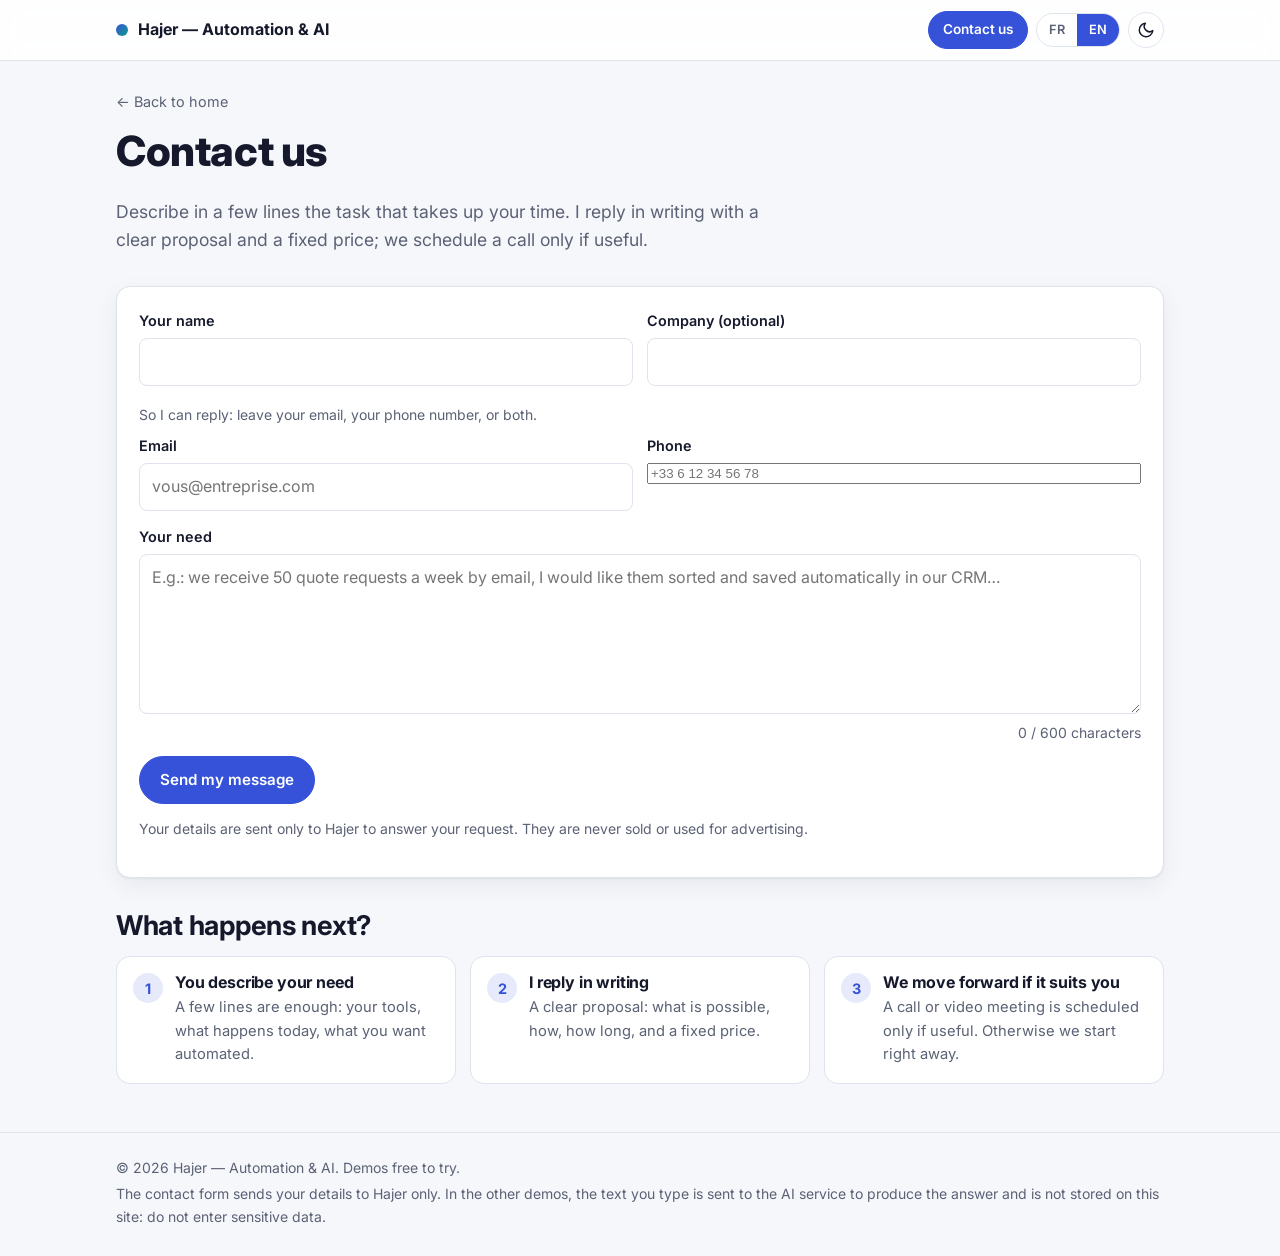
==== contact/index.html @ 0449f9fb "Page « Contactez-nous » (email ou téléphone), bouton Contact partout, fin des appels de 15 min, rapp" ====
<!DOCTYPE html>
<html lang="fr">
<head>
  <meta charset="utf-8">
  <meta name="viewport" content="width=device-width, initial-scale=1">
  <title>Contact · Hajer — Automatisation & IA</title>
  <meta name="description" content="Décrivez votre besoin en quelques lignes : Hajer vous répond par écrit avec une proposition et un devis fixe.">
  <link rel="stylesheet" href="../style.css">
  <script src="../config.js"></script>
</head>
<body data-root="../" data-title-key="p_title">
  <header id="site-header"></header>

  <main class="container demo-head">
    <a class="back" href="../" data-i18n="back_home"></a>
    <h1 data-i18n="p_title"></h1>
    <p class="lead" data-i18n="p_lead"></p>

    <section class="card">
      <form id="form" novalidate>
        <div class="row row-2">
          <div class="field"><label for="nom" data-i18n="f_nom"></label><input type="text" id="nom" required maxlength="80" autocomplete="name"></div>
          <div class="field"><label for="entreprise" data-i18n="f_entreprise"></label><input type="text" id="entreprise" maxlength="80" autocomplete="organization"></div>
        </div>
        <p class="muted small" style="margin:4px 0 8px" data-i18n="p_reach"></p>
        <div class="row row-2">
          <div class="field"><label for="email" data-i18n="f_email"></label><input type="email" id="email" maxlength="120" autocomplete="email" placeholder="vous@entreprise.com"></div>
          <div class="field"><label for="tel" data-i18n="f_tel"></label><input type="tel" id="tel" maxlength="25" autocomplete="tel" placeholder="+33 6 12 34 56 78"></div>
        </div>
        <div class="field"><label for="message" data-i18n="f_message"></label><textarea id="message" required maxlength="600" style="min-height:160px" data-i18n-placeholder="f_message_ph"></textarea></div>
        <p class="muted small" id="count" style="margin:-6px 0 12px;text-align:right"></p>
        <button type="submit" class="btn" id="send" data-i18n="p_send"></button>
      </form>
      <div id="status" style="margin-top:14px"></div>
      <p class="muted small" style="margin-top:14px" data-i18n="p_privacy"></p>
    </section>

    <section>
      <h2 data-i18n="how_title"></h2>
      <ol class="steps">
        <li><span class="n">1</span><div><h3 data-i18n="s1t"></h3><p data-i18n="s1d"></p></div></li>
        <li><span class="n">2</span><div><h3 data-i18n="s2t"></h3><p data-i18n="s2d"></p></div></li>
        <li><span class="n">3</span><div><h3 data-i18n="s3t"></h3><p data-i18n="s3d"></p></div></li>
      </ol>
    </section>
  </main>

  <footer id="site-footer"></footer>

  <script>
    window.PAGE_I18N = {
      fr: {
        p_title: 'Contactez-nous',
        p_lead: 'Décrivez en quelques lignes la tâche qui vous prend du temps. Je vous réponds par écrit avec une proposition claire et un devis fixe ; on fixe un échange seulement si c\'est utile.',
        f_nom: 'Votre nom', f_email: 'Email', f_tel: 'Téléphone', f_entreprise: 'Entreprise (optionnel)',
        p_reach: 'Pour vous répondre : laissez votre email, votre numéro de téléphone, ou les deux.',
        f_message: 'Votre besoin', f_message_ph: 'Ex. : nous recevons 50 demandes de devis par semaine par email, je voudrais qu\'elles soient triées et enregistrées automatiquement dans notre CRM…',
        p_send: 'Envoyer mon message',
        p_invalid: 'Merci d\'indiquer votre nom, votre besoin (au moins 10 caractères) et un email valide ou un numéro de téléphone.',
        p_ok: 'Message envoyé ! Je vous réponds rapidement.',
        p_ok_mail: ' Un email de confirmation part à votre adresse.',
        p_fail: 'L\'envoi n\'a pas fonctionné. Réessayez dans quelques minutes.',
        p_count: '{n} / 600 caractères',
        p_privacy: 'Vos informations sont transmises uniquement à Hajer pour répondre à votre demande. Elles ne sont ni revendues ni utilisées pour de la publicité.',
        how_title: 'Et ensuite ?',
        s1t: 'Vous décrivez votre besoin', s1d: 'Quelques lignes suffisent : vos outils, ce qui se passe aujourd\'hui, ce que vous voulez automatiser.',
        s2t: 'Je vous réponds par écrit', s2d: 'Une proposition claire : ce qui est possible, comment, en combien de temps, et un prix fixe.',
        s3t: 'On avance si ça vous convient', s3d: 'Un échange (visio ou appel) est fixé seulement si c\'est utile. Sinon, on démarre directement.'
      },
      en: {
        p_title: 'Contact us',
        p_lead: 'Describe in a few lines the task that takes up your time. I reply in writing with a clear proposal and a fixed price; we schedule a call only if useful.',
        f_nom: 'Your name', f_email: 'Email', f_tel: 'Phone', f_entreprise: 'Company (optional)',
        p_reach: 'So I can reply: leave your email, your phone number, or both.',
        f_message: 'Your need', f_message_ph: 'E.g.: we receive 50 quote requests a week by email, I would like them sorted and saved automatically in our CRM…',
        p_send: 'Send my message',
        p_invalid: 'Please enter your name, your need (at least 10 characters) and a valid email or a phone number.',
        p_ok: 'Message sent! I will get back to you shortly.',
        p_ok_mail: ' A confirmation email is on its way to your inbox.',
        p_fail: 'Sending failed. Please try again in a few minutes.',
        p_count: '{n} / 600 characters',
        p_privacy: 'Your details are sent only to Hajer to answer your request. They are never sold or used for advertising.',
        how_title: 'What happens next?',
        s1t: 'You describe your need', s1d: 'A few lines are enough: your tools, what happens today, what you want automated.',
        s2t: 'I reply in writing', s2d: 'A clear proposal: what is possible, how, how long, and a fixed price.',
        s3t: 'We move forward if it suits you', s3d: 'A call or video meeting is scheduled only if useful. Otherwise we start right away.'
      }
    };
  </script>
  <script src="../app.js"></script>
  <script>
    (function () {
      var D = window.Demo;
      var form = D.qs('#form'), btn = D.qs('#send'), status = D.qs('#status'), msg = D.qs('#message'), count = D.qs('#count');
      function updateCount() { count.textContent = D.t('p_count', { n: msg.value.length }); }
      msg.addEventListener('input', updateCount);
      document.addEventListener('demo:lang', updateCount);
      updateCount();

      form.addEventListener('submit', function (e) {
        e.preventDefault();
        status.innerHTML = '';
        var p = {
          source: 'contact',
          nom: D.qs('#nom').value.trim(), email: D.qs('#email').value.trim(), telephone: D.qs('#tel').value.trim(),
          entreprise: D.qs('#entreprise').value.trim(), besoin: msg.value.trim()
        };
        var emailOk = /^[^\s@]+@[^\s@]+\.[^\s@]{2,}$/.test(p.email), telOk = (p.telephone.match(/\d/g) || []).length >= 8;
        if (p.email && !emailOk) emailOk = false;
        if (p.nom.length < 2 || p.besoin.length < 10 || !(emailOk || (telOk && !p.email))) { D.errorBanner(status, D.t('p_invalid')); return; }
        D.setBusy(btn, true);
        D.apiPost('automatisation', p)
          .then(function (data) {
            if (!data || data.ok !== true) throw new Error('failed');
            var ok = document.createElement('div'); ok.className = 'banner banner-success'; ok.textContent = D.t('p_ok') + (p.email ? D.t('p_ok_mail') : '');
            status.appendChild(ok);
            form.reset(); updateCount();
          })
          .catch(function () { D.errorBanner(status, D.t('p_fail')); })
          .then(function () { D.setBusy(btn, false); });
      });
    })();
  </script>
</body>
</html>
---- style.css ----
/* ============================================================
   style.css — feuille de style commune (mode clair / sombre)
   Police unique : Inter (Google Fonts). Couleurs en variables.
   ============================================================ */
@import url('https://fonts.googleapis.com/css2?family=Inter:wght@400;500;600;700;800&display=swap');

:root {
  --bg: #f6f7fb;
  --bg-elev: #ffffff;
  --bg-soft: #eef1f8;
  --text: #15192b;
  --text-muted: #5b6275;
  --border: #dfe3ec;
  --primary: #3552d9;
  --primary-hover: #2a43b8;
  --primary-soft: #e6eafb;
  --on-primary: #ffffff;
  --accent: #0f9d8a;
  --accent-soft: #dff5f0;
  --warn: #b45309;
  --warn-soft: #fff3df;
  --danger: #c2410c;
  --danger-soft: #fde8e0;
  --success: #15803d;
  --success-soft: #e2f5e8;
  --shadow: 0 1px 2px rgba(16, 24, 40, .05), 0 8px 24px rgba(16, 24, 40, .06);
  --radius: 14px;
  --radius-sm: 8px;
  --font: 'Inter', system-ui, -apple-system, 'Segoe UI', Roboto, sans-serif;
  --gutter: 16px;
  --maxw: 1080px;
  color-scheme: light;
}

@media (prefers-color-scheme: dark) {
  :root:not([data-theme="light"]) {
    --bg: #0f1220;
    --bg-elev: #171b2e;
    --bg-soft: #1e2338;
    --text: #e9ecf5;
    --text-muted: #a0a8c0;
    --border: #2a3049;
    --primary: #7c93ff;
    --primary-hover: #93a6ff;
    --primary-soft: #232b4e;
    --on-primary: #0f1220;
    --accent: #3fd0b9;
    --accent-soft: #163a36;
    --warn: #f5b04c;
    --warn-soft: #3a2b12;
    --danger: #ff8a5b;
    --danger-soft: #3d1f14;
    --success: #5fd38a;
    --success-soft: #143520;
    --shadow: 0 1px 2px rgba(0, 0, 0, .4), 0 8px 24px rgba(0, 0, 0, .35);
    color-scheme: dark;
  }
}
:root[data-theme="dark"] {
  --bg: #0f1220;
  --bg-elev: #171b2e;
  --bg-soft: #1e2338;
  --text: #e9ecf5;
  --text-muted: #a0a8c0;
  --border: #2a3049;
  --primary: #7c93ff;
  --primary-hover: #93a6ff;
  --primary-soft: #232b4e;
  --on-primary: #0f1220;
  --accent: #3fd0b9;
  --accent-soft: #163a36;
  --warn: #f5b04c;
  --warn-soft: #3a2b12;
  --danger: #ff8a5b;
  --danger-soft: #3d1f14;
  --success: #5fd38a;
  --success-soft: #143520;
  --shadow: 0 1px 2px rgba(0, 0, 0, .4), 0 8px 24px rgba(0, 0, 0, .35);
  color-scheme: dark;
}

/* ---------- base ---------- */
*, *::before, *::after { box-sizing: border-box; }
html { -webkit-text-size-adjust: 100%; scroll-behavior: smooth; }
body {
  margin: 0;
  font-family: var(--font);
  font-size: 16px;
  line-height: 1.6;
  color: var(--text);
  background: var(--bg);
  overflow-x: hidden;
  min-height: 100vh;
  display: flex;
  flex-direction: column;
}
main { flex: 1; }
img, iframe, video { max-width: 100%; }
a { color: var(--primary); text-decoration: none; }
a:hover { text-decoration: underline; }
h1, h2, h3 { line-height: 1.2; margin: 0 0 .5em; font-weight: 700; letter-spacing: -.01em; }
h1 { font-size: clamp(1.75rem, 2.5vw + 1rem, 2.6rem); font-weight: 800; }
h2 { font-size: clamp(1.3rem, 1vw + 1rem, 1.7rem); }
h3 { font-size: 1.05rem; }
p { margin: 0 0 1em; }
.lead { font-size: 1.1rem; color: var(--text-muted); max-width: 62ch; }
.muted { color: var(--text-muted); }
.small { font-size: .875rem; }
code, pre { font-family: ui-monospace, SFMono-Regular, Menlo, Consolas, monospace; font-size: .9em; }
pre { background: var(--bg-soft); padding: 12px; border-radius: var(--radius-sm); overflow: auto; }

.container { width: 100%; max-width: var(--maxw); margin: 0 auto; padding: 0 var(--gutter); }
.sr-only { position: absolute; width: 1px; height: 1px; overflow: hidden; clip: rect(0 0 0 0); white-space: nowrap; }

/* ---------- header ---------- */
#site-header {
  position: sticky; top: 0; z-index: 50;
  background: color-mix(in srgb, var(--bg-elev) 88%, transparent);
  backdrop-filter: blur(10px);
  border-bottom: 1px solid var(--border);
}
.header-inner { display: flex; align-items: center; justify-content: space-between; gap: 12px; height: 60px; }
.brand { display: flex; align-items: center; gap: 10px; font-weight: 700; color: var(--text); white-space: nowrap; overflow: hidden; text-overflow: ellipsis; }
.brand:hover { text-decoration: none; }
.brand-dot { width: 12px; height: 12px; border-radius: 50%; background: linear-gradient(135deg, var(--primary), var(--accent)); flex: none; }
.header-actions { display: flex; align-items: center; gap: 8px; flex: none; }
.lang-switch { display: inline-flex; border: 1px solid var(--border); border-radius: 999px; overflow: hidden; background: var(--bg-elev); }
.lang-switch button {
  border: 0; background: transparent; color: var(--text-muted); font: inherit; font-weight: 600; font-size: .8rem;
  padding: 6px 12px; cursor: pointer;
}
.lang-switch button[aria-pressed="true"] { background: var(--primary); color: var(--on-primary); }
.theme-btn {
  width: 36px; height: 36px; border-radius: 50%; border: 1px solid var(--border); background: var(--bg-elev);
  color: var(--text); cursor: pointer; display: inline-flex; align-items: center; justify-content: center;
}
.theme-btn svg { width: 18px; height: 18px; }
.theme-btn:hover { background: var(--bg-soft); }

/* ---------- footer ---------- */
#site-footer { border-top: 1px solid var(--border); margin-top: 48px; padding: 24px 0; color: var(--text-muted); font-size: .875rem; }
#site-footer p { margin: 0 0 4px; }

/* ---------- buttons ---------- */
.btn {
  display: inline-flex; align-items: center; justify-content: center; gap: 8px;
  padding: 11px 20px; border-radius: 999px; border: 1px solid var(--primary);
  background: var(--primary); color: var(--on-primary); font: inherit; font-weight: 600; font-size: .95rem;
  cursor: pointer; transition: background .15s, transform .05s; text-decoration: none; white-space: nowrap;
}
.btn:hover { background: var(--primary-hover); border-color: var(--primary-hover); text-decoration: none; }
.btn:active { transform: translateY(1px); }
.btn:disabled, .btn[aria-disabled="true"] { opacity: .55; cursor: not-allowed; }
.btn-outline { background: transparent; color: var(--primary); }
.btn-outline:hover { background: var(--primary-soft); }
.btn-ghost { background: transparent; border-color: var(--border); color: var(--text); }
.btn-ghost:hover { background: var(--bg-soft); border-color: var(--border); }
.btn-sm { padding: 7px 14px; font-size: .85rem; }
.btn-accent { background: var(--accent); border-color: var(--accent); color: #fff; }
.btn-accent:hover { filter: brightness(1.08); background: var(--accent); }
.btns { display: flex; flex-wrap: wrap; gap: 10px; }

/* ---------- cards & sections ---------- */
.card { background: var(--bg-elev); border: 1px solid var(--border); border-radius: var(--radius); padding: 22px; box-shadow: var(--shadow); }
section { margin-top: 32px; }
.section-title { display: flex; align-items: center; gap: 10px; }

/* ---------- home ---------- */
.hero { padding: 56px 0 24px; }
.hero .eyebrow { display: inline-block; font-size: .8rem; font-weight: 600; letter-spacing: .04em; text-transform: uppercase; color: var(--accent); background: var(--accent-soft); padding: 4px 10px; border-radius: 999px; margin-bottom: 14px; }
.hero h1 { max-width: 20ch; }
.hero .btns { margin-top: 20px; }
.grid { display: grid; gap: 16px; grid-template-columns: repeat(auto-fill, minmax(260px, 1fr)); }
.demo-card { display: flex; flex-direction: column; gap: 10px; color: inherit; transition: transform .15s, border-color .15s; }
.demo-card:hover { transform: translateY(-2px); border-color: var(--primary); text-decoration: none; }
.demo-card .num { font-size: .75rem; font-weight: 700; color: var(--primary); background: var(--primary-soft); width: fit-content; padding: 3px 9px; border-radius: 999px; }
.demo-card h3 { margin: 4px 0 0; }
.demo-card p { color: var(--text-muted); margin: 0; font-size: .95rem; flex: 1; }
.demo-card .go { font-weight: 600; color: var(--primary); font-size: .9rem; }
.method { display: grid; gap: 14px; grid-template-columns: repeat(auto-fit, minmax(220px, 1fr)); }
.method .card { padding: 18px; }
.method h3 { font-size: 1rem; }
.method p { margin: 0; color: var(--text-muted); font-size: .92rem; }

/* ---------- demo page ---------- */
.demo-head { padding-top: 28px; }
.back { display: inline-block; font-size: .9rem; margin-bottom: 14px; color: var(--text-muted); }
.back:hover { color: var(--primary); }
.benefit { display: inline-flex; align-items: center; gap: 8px; background: var(--accent-soft); color: var(--accent); font-weight: 600; padding: 6px 12px; border-radius: 999px; font-size: .9rem; margin-bottom: 12px; }
.test-zone { border: 2px solid var(--primary-soft); }
.test-zone h2 { display: flex; align-items: center; gap: 10px; flex-wrap: wrap; }
.badge-live { font-size: .7rem; font-weight: 700; letter-spacing: .05em; text-transform: uppercase; background: var(--primary); color: var(--on-primary); padding: 2px 8px; border-radius: 999px; }

.quota { display: flex; justify-content: space-between; align-items: center; gap: 12px; flex-wrap: wrap; font-size: .85rem; color: var(--text-muted); margin-top: 14px; padding-top: 12px; border-top: 1px dashed var(--border); }
.quota-dots { display: inline-flex; gap: 4px; }
.quota-dots i { width: 10px; height: 10px; border-radius: 50%; background: var(--primary); display: inline-block; }
.quota-dots i.used { background: var(--border); }
.quota-msg { margin-top: 12px; padding: 12px 14px; border-radius: var(--radius-sm); background: var(--warn-soft); color: var(--warn); font-weight: 500; }
.quota-msg:empty { display: none; }

.banner { display: flex; gap: 10px; align-items: flex-start; padding: 12px 14px; border-radius: var(--radius-sm); font-size: .9rem; margin: 14px 0; }
.banner-offline { background: var(--warn-soft); color: var(--warn); border: 1px solid color-mix(in srgb, var(--warn) 35%, transparent); }
.banner-success { background: var(--success-soft); color: var(--success); }
.banner-error { background: var(--danger-soft); color: var(--danger); }
.banner svg { width: 18px; height: 18px; flex: none; margin-top: 2px; }

/* forms */
.field { display: flex; flex-direction: column; gap: 6px; margin-bottom: 14px; }
.field label { font-weight: 600; font-size: .9rem; }
.field .hint { font-size: .8rem; color: var(--text-muted); }
input[type="text"], input[type="email"], input[type="number"], input[type="url"], select, textarea {
  width: 100%; font: inherit; color: var(--text); background: var(--bg-elev); border: 1px solid var(--border);
  border-radius: var(--radius-sm); padding: 10px 12px; outline: none; transition: border-color .15s, box-shadow .15s;
}
input:focus, select:focus, textarea:focus { border-color: var(--primary); box-shadow: 0 0 0 3px var(--primary-soft); }
textarea { min-height: 150px; resize: vertical; }
.row { display: grid; gap: 14px; grid-template-columns: 1fr; }
@media (min-width: 640px) { .row-2 { grid-template-columns: 1fr 1fr; } .row-3 { grid-template-columns: 1fr 1fr 1fr; } }
.examples { display: flex; flex-wrap: wrap; gap: 8px; margin-bottom: 12px; }
.chip { font: inherit; font-size: .8rem; padding: 5px 11px; border-radius: 999px; border: 1px solid var(--border); background: var(--bg-soft); color: var(--text); cursor: pointer; }
.chip:hover { border-color: var(--primary); color: var(--primary); }

/* results */
.result { margin-top: 18px; }
.result:empty { display: none; }
.result-grid { display: grid; gap: 12px; grid-template-columns: 1fr; }
@media (min-width: 640px) { .result-grid { grid-template-columns: 1fr 1fr; } }
.kv { background: var(--bg-soft); border-radius: var(--radius-sm); padding: 12px 14px; }
.kv .k { font-size: .75rem; text-transform: uppercase; letter-spacing: .05em; color: var(--text-muted); font-weight: 600; margin-bottom: 4px; }
.kv .v { font-weight: 600; }
.kv.wide { grid-column: 1 / -1; }
.kv .v.pre { white-space: pre-wrap; font-weight: 400; }
.tag { display: inline-block; padding: 2px 10px; border-radius: 999px; font-size: .8rem; font-weight: 600; }
.tag-high { background: var(--danger-soft); color: var(--danger); }
.tag-mid { background: var(--warn-soft); color: var(--warn); }
.tag-low { background: var(--success-soft); color: var(--success); }
.tag-info { background: var(--primary-soft); color: var(--primary); }

.spinner { display: inline-block; width: 16px; height: 16px; border: 2px solid currentColor; border-right-color: transparent; border-radius: 50%; animation: spin .7s linear infinite; vertical-align: -3px; }
@keyframes spin { to { transform: rotate(360deg); } }

/* timeline (automatisation / crm) */
.timeline { list-style: none; padding: 0; margin: 0; display: grid; gap: 10px; }
.timeline li { display: flex; gap: 12px; align-items: flex-start; padding: 10px 12px; border-radius: var(--radius-sm); background: var(--bg-soft); opacity: .4; transition: opacity .3s; }
.timeline li.done { opacity: 1; }
.timeline .dot { width: 22px; height: 22px; border-radius: 50%; background: var(--border); color: var(--on-primary); flex: none; display: inline-flex; align-items: center; justify-content: center; font-size: .75rem; font-weight: 700; }
.timeline li.done .dot { background: var(--success); color: #fff; }
.timeline .tl-text { font-size: .92rem; }
.timeline .tl-text b { display: block; }

/* tables */
.table-wrap { overflow-x: auto; border: 1px solid var(--border); border-radius: var(--radius-sm); }
table { width: 100%; border-collapse: collapse; font-size: .92rem; min-width: 480px; }
th, td { text-align: left; padding: 10px 12px; border-bottom: 1px solid var(--border); vertical-align: top; }
th { background: var(--bg-soft); font-size: .8rem; text-transform: uppercase; letter-spacing: .04em; color: var(--text-muted); cursor: pointer; user-select: none; white-space: nowrap; }
tr:last-child td { border-bottom: 0; }
td.num { text-align: right; font-variant-numeric: tabular-nums; white-space: nowrap; }
.best { background: var(--success-soft); }
.toolbar { display: flex; flex-wrap: wrap; gap: 10px; align-items: end; margin-bottom: 12px; }
.toolbar .field { margin: 0; flex: 1 1 160px; }

/* chat widget */
.chat { display: flex; flex-direction: column; height: 460px; border: 1px solid var(--border); border-radius: var(--radius); overflow: hidden; background: var(--bg-elev); }
.chat-head { display: flex; align-items: center; gap: 10px; padding: 10px 14px; background: var(--primary); color: var(--on-primary); font-weight: 600; font-size: .95rem; }
.chat-head .status { width: 8px; height: 8px; background: #6bffb0; border-radius: 50%; }
.chat-body { flex: 1; overflow-y: auto; padding: 14px; display: flex; flex-direction: column; gap: 10px; background: var(--bg-soft); }
.msg { max-width: 82%; padding: 10px 14px; border-radius: 16px; font-size: .93rem; line-height: 1.45; white-space: pre-wrap; word-wrap: break-word; }
.msg.bot { background: var(--bg-elev); border: 1px solid var(--border); border-bottom-left-radius: 4px; align-self: flex-start; }
.msg.user { background: var(--primary); color: var(--on-primary); border-bottom-right-radius: 4px; align-self: flex-end; }
.msg.typing i { display: inline-block; width: 6px; height: 6px; margin: 0 1px; border-radius: 50%; background: var(--text-muted); animation: blink 1s infinite; }
.msg.typing i:nth-child(2) { animation-delay: .2s; } .msg.typing i:nth-child(3) { animation-delay: .4s; }
@keyframes blink { 0%, 80%, 100% { opacity: .2; } 40% { opacity: 1; } }
.chat-input { display: flex; gap: 8px; padding: 10px; border-top: 1px solid var(--border); background: var(--bg-elev); }
.chat-input input { flex: 1; }
.chat-suggest { display: flex; gap: 6px; flex-wrap: wrap; padding: 0 10px 10px; background: var(--bg-elev); }

/* kanban (crm) */
.kanban { display: grid; gap: 12px; grid-template-columns: 1fr; }
@media (min-width: 720px) { .kanban { grid-template-columns: repeat(3, 1fr); } }
.kanban .col { background: var(--bg-soft); border-radius: var(--radius-sm); padding: 10px; min-height: 120px; }
.kanban .col h4 { margin: 0 0 8px; font-size: .8rem; text-transform: uppercase; letter-spacing: .05em; color: var(--text-muted); display: flex; justify-content: space-between; }
.lead-card { background: var(--bg-elev); border: 1px solid var(--border); border-radius: var(--radius-sm); padding: 10px; margin-bottom: 8px; font-size: .88rem; }
.lead-card b { display: block; }
.lead-card .score { float: right; font-weight: 700; color: var(--accent); }
.lead-card.new { border-color: var(--accent); animation: pop .4s ease; }
@keyframes pop { from { transform: scale(.95); opacity: 0; } to { transform: scale(1); opacity: 1; } }

/* voice */
.call-box { text-align: center; padding: 28px 16px; }
.call-btn { width: 96px; height: 96px; border-radius: 50%; border: 0; background: var(--accent); color: #fff; cursor: pointer; box-shadow: 0 0 0 0 color-mix(in srgb, var(--accent) 50%, transparent); animation: pulse 2s infinite; display: inline-flex; align-items: center; justify-content: center; }
.call-btn svg { width: 40px; height: 40px; }
.call-btn.active { background: var(--danger); animation: none; }
@keyframes pulse { 0% { box-shadow: 0 0 0 0 color-mix(in srgb, var(--accent) 45%, transparent); } 70% { box-shadow: 0 0 0 18px transparent; } 100% { box-shadow: 0 0 0 0 transparent; } }
.transcript { text-align: left; margin-top: 20px; display: flex; flex-direction: column; gap: 8px; }
.transcript .line { padding: 8px 12px; border-radius: 10px; font-size: .92rem; max-width: 85%; }
.transcript .line.agent { background: var(--bg-soft); align-self: flex-start; }
.transcript .line.caller { background: var(--primary-soft); align-self: flex-end; }
.transcript .who { font-size: .72rem; text-transform: uppercase; letter-spacing: .05em; color: var(--text-muted); display: block; margin-bottom: 2px; }

/* video */
.video { position: relative; aspect-ratio: 16 / 9; border-radius: var(--radius-sm); overflow: hidden; background: var(--bg-soft); border: 1px dashed var(--border); }
.video iframe { position: absolute; inset: 0; width: 100%; height: 100%; border: 0; }
.video-placeholder { position: absolute; inset: 0; display: flex; flex-direction: column; align-items: center; justify-content: center; gap: 8px; color: var(--text-muted); text-align: center; padding: 16px; font-size: .9rem; }
.video-placeholder svg { width: 40px; height: 40px; opacity: .6; }
.embed { aspect-ratio: 4 / 3; max-height: 520px; }

/* steps */
.steps { list-style: none; padding: 0; margin: 0; display: grid; gap: 14px; grid-template-columns: 1fr; counter-reset: step; }
@media (min-width: 720px) { .steps { grid-template-columns: repeat(3, 1fr); } }
.steps li { display: flex; gap: 12px; background: var(--bg-elev); border: 1px solid var(--border); border-radius: var(--radius); padding: 16px; }
.steps .n { width: 30px; height: 30px; flex: none; border-radius: 50%; background: var(--primary-soft); color: var(--primary); font-weight: 700; display: inline-flex; align-items: center; justify-content: center; font-size: .9rem; }
.steps h3 { font-size: 1rem; margin-bottom: 4px; }
.steps p { margin: 0; color: var(--text-muted); font-size: .92rem; }

/* cta */
.cta { background: linear-gradient(135deg, var(--primary-soft), var(--accent-soft)); border: 1px solid var(--border); border-radius: var(--radius); padding: 28px 22px; text-align: center; }
.cta p { max-width: 60ch; margin: 0 auto 18px; color: var(--text-muted); }
.cta .btns { justify-content: center; }

/* markdown report */
.md h1, .md h2, .md h3 { margin-top: 1.2em; }
.md h1 { font-size: 1.5rem; } .md h2 { font-size: 1.2rem; } .md h3 { font-size: 1.02rem; }
.md ul { padding-left: 20px; }
.md table { min-width: 0; }
.md-tools { display: flex; flex-wrap: wrap; gap: 8px; margin-top: 12px; }

@media print {
  #site-header, #site-footer, .no-print { display: none !important; }
  body { background: #fff; color: #000; }
  .card { box-shadow: none; border: 0; }
}

@media (max-width: 480px) {
  .brand span:last-child { max-width: 150px; overflow: hidden; text-overflow: ellipsis; }
  .card { padding: 16px; }
  .hero { padding-top: 36px; }
  .chat { height: 420px; }
}
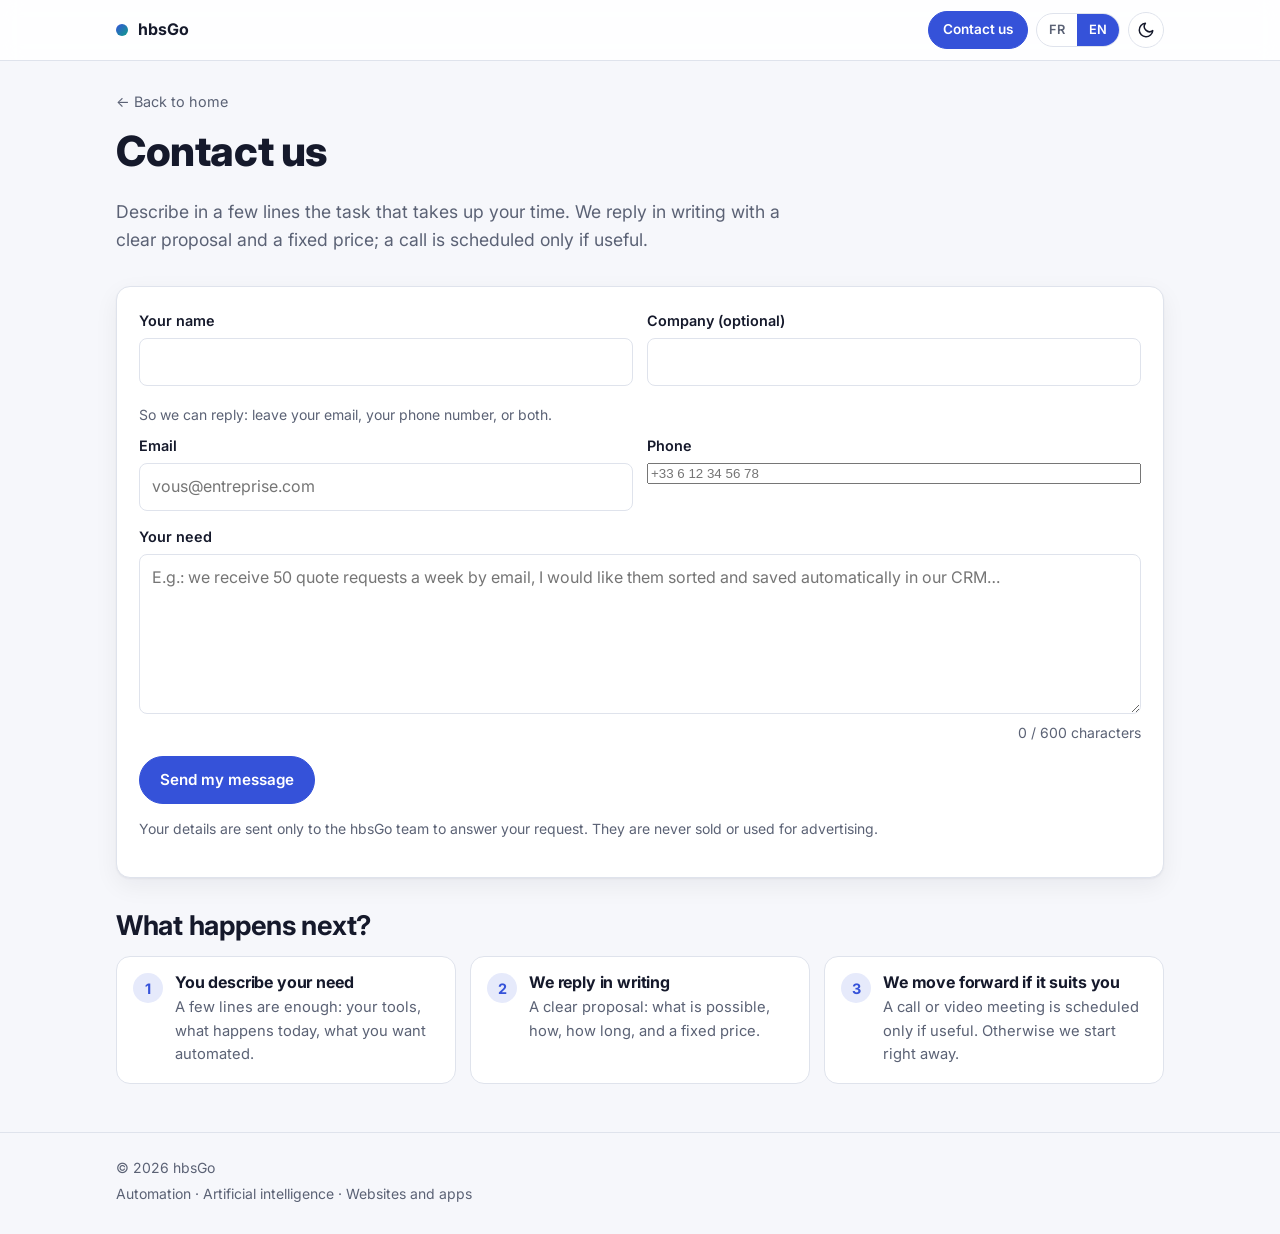
==== commit 94de6cbc: "Marque hbsGo : plus de prénom sur le site, textes au « nous », pied de page simplifié Co-Authored-By" ====
--- a/contact/index.html
+++ b/contact/index.html
@@ -3,8 +3,8 @@
 <head>
   <meta charset="utf-8">
   <meta name="viewport" content="width=device-width, initial-scale=1">
-  <title>Contact · Hajer — Automatisation & IA</title>
-  <meta name="description" content="Décrivez votre besoin en quelques lignes : Hajer vous répond par écrit avec une proposition et un devis fixe.">
+  <title>Contact · hbsGo</title>
+  <meta name="description" content="Décrivez votre besoin en quelques lignes : nous vous répondons par écrit avec une proposition et un devis fixe.">
   <link rel="stylesheet" href="../style.css">
   <script src="../config.js"></script>
 </head>
@@ -51,38 +51,38 @@
     window.PAGE_I18N = {
       fr: {
         p_title: 'Contactez-nous',
-        p_lead: 'Décrivez en quelques lignes la tâche qui vous prend du temps. Je vous réponds par écrit avec une proposition claire et un devis fixe ; on fixe un échange seulement si c\'est utile.',
+        p_lead: 'Décrivez en quelques lignes la tâche qui vous prend du temps. Nous vous répondons par écrit avec une proposition claire et un devis fixe ; un échange est fixé seulement si c\'est utile.',
         f_nom: 'Votre nom', f_email: 'Email', f_tel: 'Téléphone', f_entreprise: 'Entreprise (optionnel)',
         p_reach: 'Pour vous répondre : laissez votre email, votre numéro de téléphone, ou les deux.',
         f_message: 'Votre besoin', f_message_ph: 'Ex. : nous recevons 50 demandes de devis par semaine par email, je voudrais qu\'elles soient triées et enregistrées automatiquement dans notre CRM…',
         p_send: 'Envoyer mon message',
         p_invalid: 'Merci d\'indiquer votre nom, votre besoin (au moins 10 caractères) et un email valide ou un numéro de téléphone.',
-        p_ok: 'Message envoyé ! Je vous réponds rapidement.',
+        p_ok: 'Message envoyé ! Nous vous répondons rapidement.',
         p_ok_mail: ' Un email de confirmation part à votre adresse.',
         p_fail: 'L\'envoi n\'a pas fonctionné. Réessayez dans quelques minutes.',
         p_count: '{n} / 600 caractères',
-        p_privacy: 'Vos informations sont transmises uniquement à Hajer pour répondre à votre demande. Elles ne sont ni revendues ni utilisées pour de la publicité.',
+        p_privacy: 'Vos informations sont transmises uniquement à l\'équipe hbsGo pour répondre à votre demande. Elles ne sont ni revendues ni utilisées pour de la publicité.',
         how_title: 'Et ensuite ?',
         s1t: 'Vous décrivez votre besoin', s1d: 'Quelques lignes suffisent : vos outils, ce qui se passe aujourd\'hui, ce que vous voulez automatiser.',
-        s2t: 'Je vous réponds par écrit', s2d: 'Une proposition claire : ce qui est possible, comment, en combien de temps, et un prix fixe.',
+        s2t: 'Nous vous répondons par écrit', s2d: 'Une proposition claire : ce qui est possible, comment, en combien de temps, et un prix fixe.',
         s3t: 'On avance si ça vous convient', s3d: 'Un échange (visio ou appel) est fixé seulement si c\'est utile. Sinon, on démarre directement.'
       },
       en: {
         p_title: 'Contact us',
-        p_lead: 'Describe in a few lines the task that takes up your time. I reply in writing with a clear proposal and a fixed price; we schedule a call only if useful.',
+        p_lead: 'Describe in a few lines the task that takes up your time. We reply in writing with a clear proposal and a fixed price; a call is scheduled only if useful.',
         f_nom: 'Your name', f_email: 'Email', f_tel: 'Phone', f_entreprise: 'Company (optional)',
-        p_reach: 'So I can reply: leave your email, your phone number, or both.',
+        p_reach: 'So we can reply: leave your email, your phone number, or both.',
         f_message: 'Your need', f_message_ph: 'E.g.: we receive 50 quote requests a week by email, I would like them sorted and saved automatically in our CRM…',
         p_send: 'Send my message',
         p_invalid: 'Please enter your name, your need (at least 10 characters) and a valid email or a phone number.',
-        p_ok: 'Message sent! I will get back to you shortly.',
+        p_ok: 'Message sent! We will get back to you shortly.',
         p_ok_mail: ' A confirmation email is on its way to your inbox.',
         p_fail: 'Sending failed. Please try again in a few minutes.',
         p_count: '{n} / 600 characters',
-        p_privacy: 'Your details are sent only to Hajer to answer your request. They are never sold or used for advertising.',
+        p_privacy: 'Your details are sent only to the hbsGo team to answer your request. They are never sold or used for advertising.',
         how_title: 'What happens next?',
         s1t: 'You describe your need', s1d: 'A few lines are enough: your tools, what happens today, what you want automated.',
-        s2t: 'I reply in writing', s2d: 'A clear proposal: what is possible, how, how long, and a fixed price.',
+        s2t: 'We reply in writing', s2d: 'A clear proposal: what is possible, how, how long, and a fixed price.',
         s3t: 'We move forward if it suits you', s3d: 'A call or video meeting is scheduled only if useful. Otherwise we start right away.'
       }
     };
--- a/style.css
+++ b/style.css
@@ -166,7 +166,7 @@
 .section-title { display: flex; align-items: center; gap: 10px; }
 
 /* ---------- home ---------- */
-.hero { padding: 56px 0 24px; }
+.hero { padding-top: 56px; padding-bottom: 24px; }
 .hero .eyebrow { display: inline-block; font-size: .8rem; font-weight: 600; letter-spacing: .04em; text-transform: uppercase; color: var(--accent); background: var(--accent-soft); padding: 4px 10px; border-radius: 999px; margin-bottom: 14px; }
 .hero h1 { max-width: 20ch; }
 .hero .btns { margin-top: 20px; }
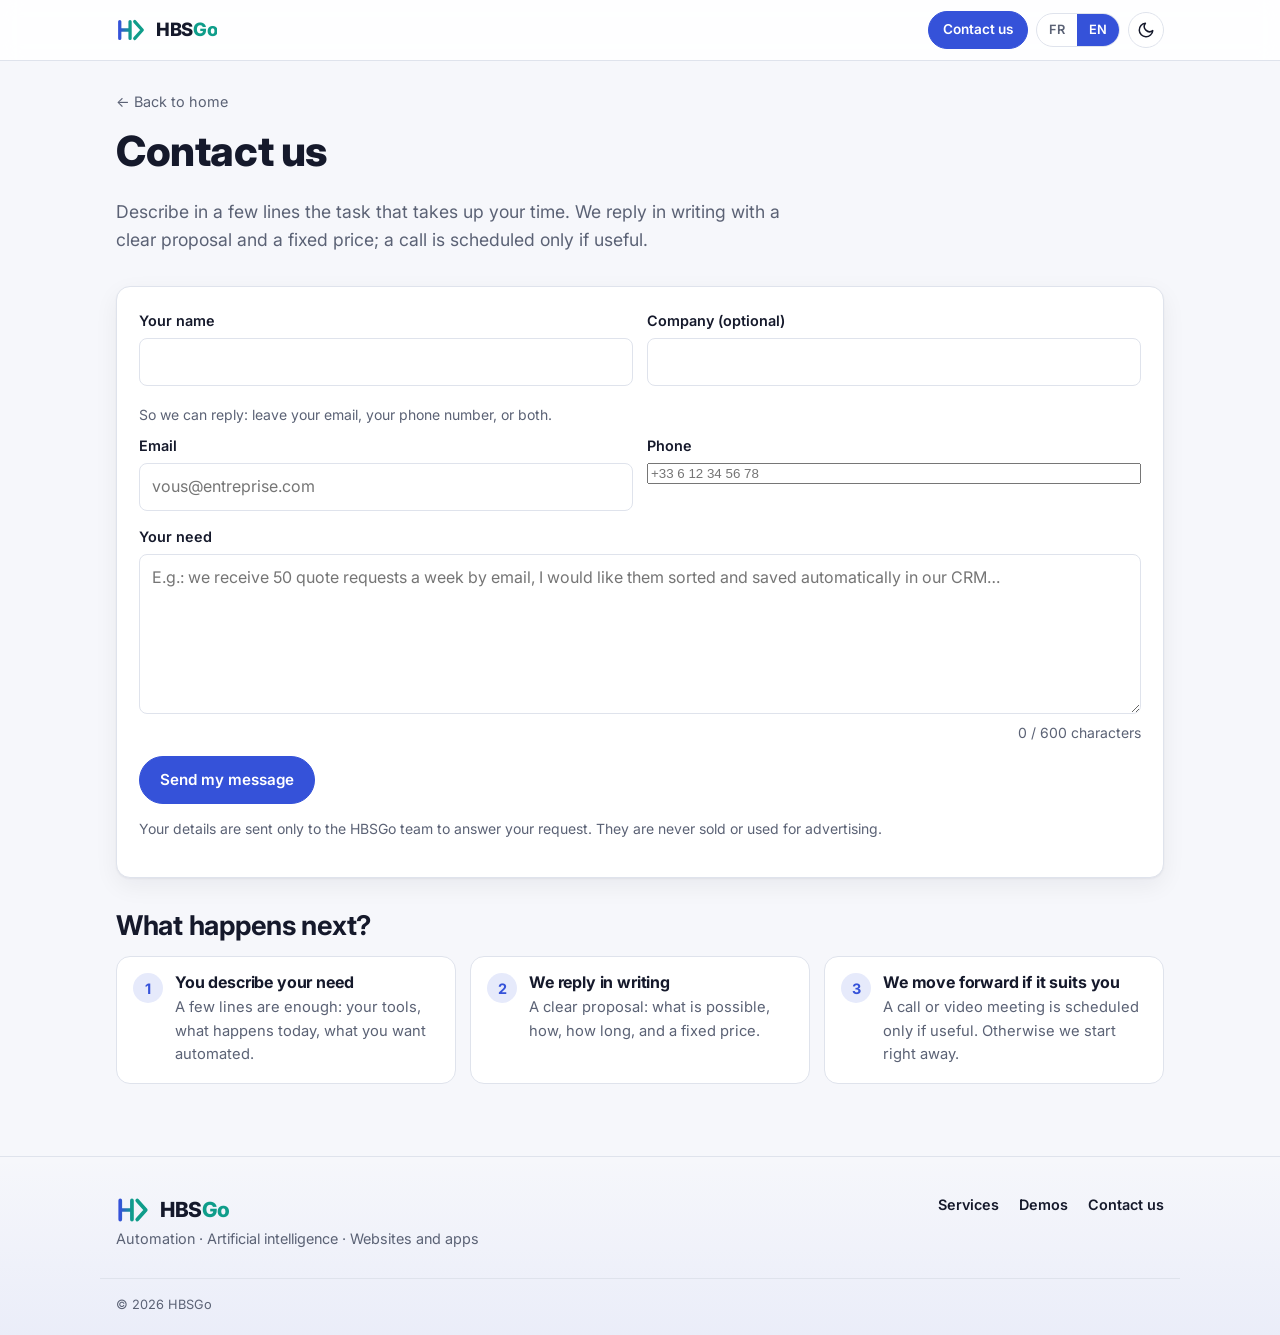
==== commit 3d03173d: "Logo HBSGo (lettre H + flèche) dans l'en-tête, le pied de page et l'onglet du navigateur Co-Authored" ====
--- a/contact/index.html
+++ b/contact/index.html
@@ -3,8 +3,9 @@
 <head>
   <meta charset="utf-8">
   <meta name="viewport" content="width=device-width, initial-scale=1">
-  <title>Contact · hbsGo</title>
+  <title>Contact · HBSGo</title>
   <meta name="description" content="Décrivez votre besoin en quelques lignes : nous vous répondons par écrit avec une proposition et un devis fixe.">
+  <link rel="icon" type="image/svg+xml" href="../favicon.svg">
   <link rel="stylesheet" href="../style.css">
   <script src="../config.js"></script>
 </head>
@@ -61,7 +62,7 @@
         p_ok_mail: ' Un email de confirmation part à votre adresse.',
         p_fail: 'L\'envoi n\'a pas fonctionné. Réessayez dans quelques minutes.',
         p_count: '{n} / 600 caractères',
-        p_privacy: 'Vos informations sont transmises uniquement à l\'équipe hbsGo pour répondre à votre demande. Elles ne sont ni revendues ni utilisées pour de la publicité.',
+        p_privacy: 'Vos informations sont transmises uniquement à l\'équipe HBSGo pour répondre à votre demande. Elles ne sont ni revendues ni utilisées pour de la publicité.',
         how_title: 'Et ensuite ?',
         s1t: 'Vous décrivez votre besoin', s1d: 'Quelques lignes suffisent : vos outils, ce qui se passe aujourd\'hui, ce que vous voulez automatiser.',
         s2t: 'Nous vous répondons par écrit', s2d: 'Une proposition claire : ce qui est possible, comment, en combien de temps, et un prix fixe.',
@@ -79,7 +80,7 @@
         p_ok_mail: ' A confirmation email is on its way to your inbox.',
         p_fail: 'Sending failed. Please try again in a few minutes.',
         p_count: '{n} / 600 characters',
-        p_privacy: 'Your details are sent only to the hbsGo team to answer your request. They are never sold or used for advertising.',
+        p_privacy: 'Your details are sent only to the HBSGo team to answer your request. They are never sold or used for advertising.',
         how_title: 'What happens next?',
         s1t: 'You describe your need', s1d: 'A few lines are enough: your tools, what happens today, what you want automated.',
         s2t: 'We reply in writing', s2d: 'A clear proposal: what is possible, how, how long, and a fixed price.',
--- a/style.css
+++ b/style.css
@@ -138,8 +138,15 @@
 .theme-btn:hover { background: var(--bg-soft); }
 
 /* ---------- footer ---------- */
-#site-footer { border-top: 1px solid var(--border); margin-top: 48px; padding: 24px 0; color: var(--text-muted); font-size: .875rem; }
-#site-footer p { margin: 0 0 4px; }
+#site-footer { border-top: 1px solid var(--border); margin-top: 72px; padding: 36px 0 20px; color: var(--text-muted); font-size: .9rem;
+  background: linear-gradient(180deg, transparent, color-mix(in srgb, var(--primary) 6%, transparent)); }
+#site-footer p { margin: 0; }
+.footer-inner { display: flex; flex-wrap: wrap; gap: 24px; align-items: flex-start; justify-content: space-between; }
+.footer-brand .brand { font-size: 1.15rem; }
+.footer-brand p { margin-top: 8px; }
+.footer-links { display: flex; flex-wrap: wrap; gap: 20px; }
+.footer-links a { color: var(--text); font-weight: 600; }
+.footer-bottom { margin-top: 28px; padding-top: 16px; border-top: 1px solid var(--border); font-size: .8rem; }
 
 /* ---------- buttons ---------- */
 .btn {
@@ -336,3 +343,10 @@
   .hero { padding-top: 36px; }
   .chat { height: 420px; }
 }
+
+/* ---------- logo HBSGo ---------- */
+.brand-mark { width: 30px; height: 30px; flex: none; }
+.brand-name { font-weight: 800; letter-spacing: -.02em; font-size: 1.15rem; }
+.brand-name .go { color: var(--accent); }
+.footer-brand .brand-mark { width: 34px; height: 34px; }
+.footer-brand .brand-name { font-size: 1.3rem; }
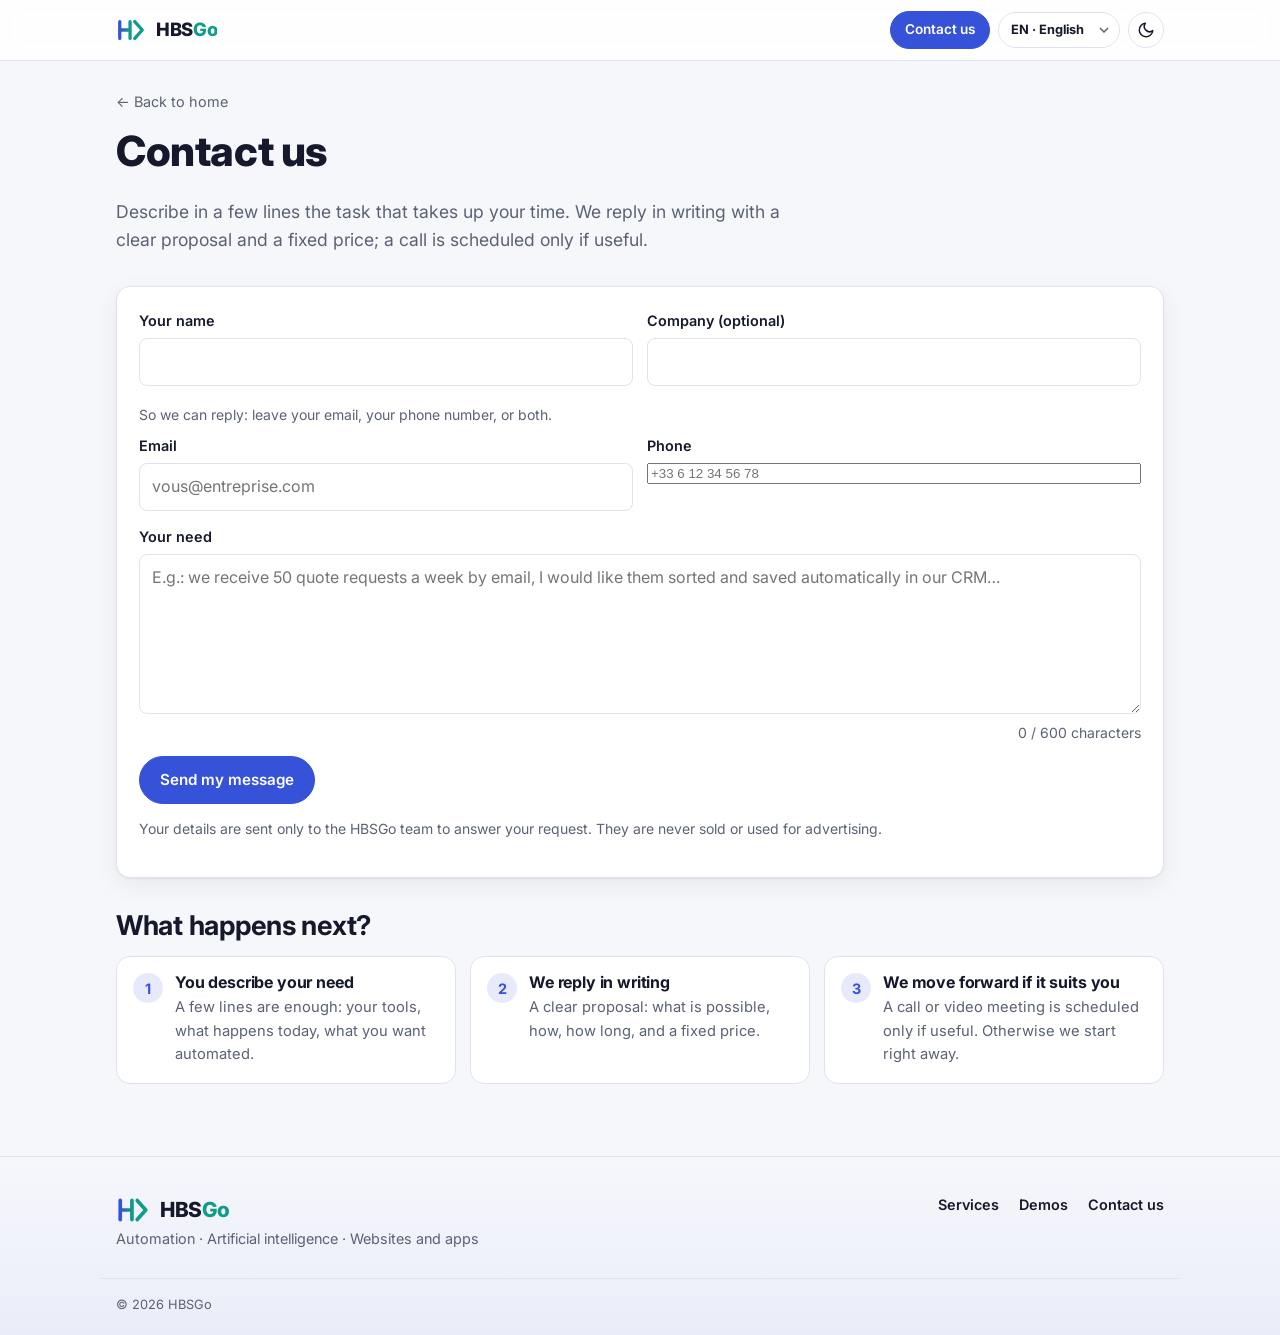
==== commit d312dbfd: "5 langues (FR, EN, AR, DE, ES) : sélecteur, arabe de droite à gauche, démos IA dans la langue choisi" ====
--- a/contact/index.html
+++ b/contact/index.html
@@ -50,41 +50,130 @@
 
   <script>
     window.PAGE_I18N = {
-      fr: {
-        p_title: 'Contactez-nous',
-        p_lead: 'Décrivez en quelques lignes la tâche qui vous prend du temps. Nous vous répondons par écrit avec une proposition claire et un devis fixe ; un échange est fixé seulement si c\'est utile.',
-        f_nom: 'Votre nom', f_email: 'Email', f_tel: 'Téléphone', f_entreprise: 'Entreprise (optionnel)',
-        p_reach: 'Pour vous répondre : laissez votre email, votre numéro de téléphone, ou les deux.',
-        f_message: 'Votre besoin', f_message_ph: 'Ex. : nous recevons 50 demandes de devis par semaine par email, je voudrais qu\'elles soient triées et enregistrées automatiquement dans notre CRM…',
-        p_send: 'Envoyer mon message',
-        p_invalid: 'Merci d\'indiquer votre nom, votre besoin (au moins 10 caractères) et un email valide ou un numéro de téléphone.',
-        p_ok: 'Message envoyé ! Nous vous répondons rapidement.',
-        p_ok_mail: ' Un email de confirmation part à votre adresse.',
-        p_fail: 'L\'envoi n\'a pas fonctionné. Réessayez dans quelques minutes.',
-        p_count: '{n} / 600 caractères',
-        p_privacy: 'Vos informations sont transmises uniquement à l\'équipe HBSGo pour répondre à votre demande. Elles ne sont ni revendues ni utilisées pour de la publicité.',
-        how_title: 'Et ensuite ?',
-        s1t: 'Vous décrivez votre besoin', s1d: 'Quelques lignes suffisent : vos outils, ce qui se passe aujourd\'hui, ce que vous voulez automatiser.',
-        s2t: 'Nous vous répondons par écrit', s2d: 'Une proposition claire : ce qui est possible, comment, en combien de temps, et un prix fixe.',
-        s3t: 'On avance si ça vous convient', s3d: 'Un échange (visio ou appel) est fixé seulement si c\'est utile. Sinon, on démarre directement.'
-      },
-      en: {
-        p_title: 'Contact us',
-        p_lead: 'Describe in a few lines the task that takes up your time. We reply in writing with a clear proposal and a fixed price; a call is scheduled only if useful.',
-        f_nom: 'Your name', f_email: 'Email', f_tel: 'Phone', f_entreprise: 'Company (optional)',
-        p_reach: 'So we can reply: leave your email, your phone number, or both.',
-        f_message: 'Your need', f_message_ph: 'E.g.: we receive 50 quote requests a week by email, I would like them sorted and saved automatically in our CRM…',
-        p_send: 'Send my message',
-        p_invalid: 'Please enter your name, your need (at least 10 characters) and a valid email or a phone number.',
-        p_ok: 'Message sent! We will get back to you shortly.',
-        p_ok_mail: ' A confirmation email is on its way to your inbox.',
-        p_fail: 'Sending failed. Please try again in a few minutes.',
-        p_count: '{n} / 600 characters',
-        p_privacy: 'Your details are sent only to the HBSGo team to answer your request. They are never sold or used for advertising.',
-        how_title: 'What happens next?',
-        s1t: 'You describe your need', s1d: 'A few lines are enough: your tools, what happens today, what you want automated.',
-        s2t: 'We reply in writing', s2d: 'A clear proposal: what is possible, how, how long, and a fixed price.',
-        s3t: 'We move forward if it suits you', s3d: 'A call or video meeting is scheduled only if useful. Otherwise we start right away.'
+      "fr": {
+        "p_title": "Contactez-nous",
+        "p_lead": "Décrivez en quelques lignes la tâche qui vous prend du temps. Nous vous répondons par écrit avec une proposition claire et un devis fixe ; un échange est fixé seulement si c'est utile.",
+        "f_nom": "Votre nom",
+        "f_email": "Email",
+        "f_tel": "Téléphone",
+        "f_entreprise": "Entreprise (optionnel)",
+        "p_reach": "Pour vous répondre : laissez votre email, votre numéro de téléphone, ou les deux.",
+        "f_message": "Votre besoin",
+        "f_message_ph": "Ex. : nous recevons 50 demandes de devis par semaine par email, je voudrais qu'elles soient triées et enregistrées automatiquement dans notre CRM…",
+        "p_send": "Envoyer mon message",
+        "p_invalid": "Merci d'indiquer votre nom, votre besoin (au moins 10 caractères) et un email valide ou un numéro de téléphone.",
+        "p_ok": "Message envoyé ! Nous vous répondons rapidement.",
+        "p_ok_mail": " Un email de confirmation part à votre adresse.",
+        "p_fail": "L'envoi n'a pas fonctionné. Réessayez dans quelques minutes.",
+        "p_count": "{n} / 600 caractères",
+        "p_privacy": "Vos informations sont transmises uniquement à l'équipe HBSGo pour répondre à votre demande. Elles ne sont ni revendues ni utilisées pour de la publicité.",
+        "how_title": "Et ensuite ?",
+        "s1t": "Vous décrivez votre besoin",
+        "s1d": "Quelques lignes suffisent : vos outils, ce qui se passe aujourd'hui, ce que vous voulez automatiser.",
+        "s2t": "Nous vous répondons par écrit",
+        "s2d": "Une proposition claire : ce qui est possible, comment, en combien de temps, et un prix fixe.",
+        "s3t": "On avance si ça vous convient",
+        "s3d": "Un échange (visio ou appel) est fixé seulement si c'est utile. Sinon, on démarre directement."
+      },
+      "en": {
+        "p_title": "Contact us",
+        "p_lead": "Describe in a few lines the task that takes up your time. We reply in writing with a clear proposal and a fixed price; a call is scheduled only if useful.",
+        "f_nom": "Your name",
+        "f_email": "Email",
+        "f_tel": "Phone",
+        "f_entreprise": "Company (optional)",
+        "p_reach": "So we can reply: leave your email, your phone number, or both.",
+        "f_message": "Your need",
+        "f_message_ph": "E.g.: we receive 50 quote requests a week by email, I would like them sorted and saved automatically in our CRM…",
+        "p_send": "Send my message",
+        "p_invalid": "Please enter your name, your need (at least 10 characters) and a valid email or a phone number.",
+        "p_ok": "Message sent! We will get back to you shortly.",
+        "p_ok_mail": " A confirmation email is on its way to your inbox.",
+        "p_fail": "Sending failed. Please try again in a few minutes.",
+        "p_count": "{n} / 600 characters",
+        "p_privacy": "Your details are sent only to the HBSGo team to answer your request. They are never sold or used for advertising.",
+        "how_title": "What happens next?",
+        "s1t": "You describe your need",
+        "s1d": "A few lines are enough: your tools, what happens today, what you want automated.",
+        "s2t": "We reply in writing",
+        "s2d": "A clear proposal: what is possible, how, how long, and a fixed price.",
+        "s3t": "We move forward if it suits you",
+        "s3d": "A call or video meeting is scheduled only if useful. Otherwise we start right away."
+      },
+      "ar": {
+        "p_title": "اتصل بنا",
+        "p_lead": "صف في بضع سطور المهمة التي تستغرق وقتك. نرد كتابةً باقتراح واضح وسعر ثابت؛ يتم جدولة مكالمة فقط إذا كانت مفيدة.",
+        "f_nom": "اسمك",
+        "f_email": "البريد الإلكتروني",
+        "f_tel": "الهاتف",
+        "f_entreprise": "الشركة (اختياري)",
+        "p_reach": "للتواصل معنا: اترك بريدك الإلكتروني أو رقم هاتفك أو كليهما.",
+        "f_message": "احتياجك",
+        "f_message_ph": "مثال: نتلقى 50 طلب عرض سعر أسبوعيًا عبر البريد الإلكتروني، أرغب في فرزها وحفظها تلقائيًا في نظام إدارة علاقات العملاء…",
+        "p_send": "إرسال رسالتي",
+        "p_invalid": "يرجى إدخال اسمك، واحتياجك (على الأقل 10 أحرف) وبريد إلكتروني صالح أو رقم هاتف.",
+        "p_ok": "تم إرسال الرسالة! سنعود إليك قريبًا.",
+        "p_ok_mail": " تم إرسال بريد تأكيد إلى صندوق الوارد الخاص بك.",
+        "p_fail": "فشل الإرسال. يرجى المحاولة مرة أخرى بعد بضع دقائق.",
+        "p_count": "{n} / 600 حرف",
+        "p_privacy": "يتم إرسال تفاصيلك فقط إلى فريق HBSGo للرد على طلبك. لا يتم بيعها أو استخدامها للإعلان.",
+        "how_title": "ماذا يحدث بعد ذلك؟",
+        "s1t": "تصف احتياجك",
+        "s1d": "بضع سطور تكفي: أدواتك، ما يحدث اليوم، ما تريد أتمتته.",
+        "s2t": "نرد كتابةً",
+        "s2d": "اقتراح واضح: ما هو الممكن، كيف، المدة، وسعر ثابت.",
+        "s3t": "نستمر إذا كان يناسبك",
+        "s3d": "يتم جدولة مكالمة أو اجتماع فيديو فقط إذا كان ذلك مفيدًا. وإلا نبدأ فورًا."
+      },
+      "de": {
+        "p_title": "Kontaktieren Sie uns",
+        "p_lead": "Beschreiben Sie in wenigen Zeilen die Aufgabe, die Ihre Zeit beansprucht. Wir antworten schriftlich mit einem klaren Angebot und einem Festpreis; ein Gespräch wird nur bei Bedarf vereinbart.",
+        "f_nom": "Ihr Name",
+        "f_email": "E‑Mail",
+        "f_tel": "Telefon",
+        "f_entreprise": "Firma (optional)",
+        "p_reach": "Damit wir antworten können: hinterlassen Sie Ihre E‑Mail, Ihre Telefonnummer oder beides.",
+        "f_message": "Ihr Anliegen",
+        "f_message_ph": "z. B.: Wir erhalten wöchentlich 50 Angebotsanfragen per E‑Mail, ich möchte diese automatisch sortieren und in unserem CRM speichern…",
+        "p_send": "Nachricht senden",
+        "p_invalid": "Bitte geben Sie Ihren Namen, Ihr Anliegen (mindestens 10 Zeichen) und eine gültige E‑Mail oder Telefonnummer ein.",
+        "p_ok": "Nachricht gesendet! Wir melden uns in Kürze bei Ihnen.",
+        "p_ok_mail": " Eine Bestätigungs‑E‑Mail ist auf dem Weg in Ihren Posteingang.",
+        "p_fail": "Senden fehlgeschlagen. Bitte versuchen Sie es in wenigen Minuten erneut.",
+        "p_count": "{n} / 600 Zeichen",
+        "p_privacy": "Ihre Daten werden ausschließlich an das HBSGo‑Team gesendet, um Ihre Anfrage zu beantworten. Sie werden nie verkauft oder für Werbung verwendet.",
+        "how_title": "Wie geht es weiter?",
+        "s1t": "Sie beschreiben Ihr Anliegen",
+        "s1d": "Ein paar Zeilen genügen: Ihre Tools, der aktuelle Ablauf, was Sie automatisieren möchten.",
+        "s2t": "Wir antworten schriftlich",
+        "s2d": "Ein klares Angebot: Was möglich ist, wie, wie lange und zu welchem Festpreis.",
+        "s3t": "Wir gehen weiter, wenn es Ihnen passt",
+        "s3d": "Ein Telefon- oder Videogespräch wird nur bei Bedarf vereinbart. Andernfalls starten wir sofort."
+      },
+      "es": {
+        "p_title": "Contáctenos",
+        "p_lead": "Describa en unas líneas la tarea que ocupa su tiempo. Le respondemos por escrito con una propuesta clara y un precio fijo; una llamada se agenda solo si es útil.",
+        "f_nom": "Su nombre",
+        "f_email": "Correo electrónico",
+        "f_tel": "Teléfono",
+        "f_entreprise": "Empresa (opcional)",
+        "p_reach": "Para que podamos responderle: deje su correo electrónico, su número de teléfono o ambos.",
+        "f_message": "Su necesidad",
+        "f_message_ph": "Ej.: recibimos 50 solicitudes de presupuesto a la semana por correo, me gustaría que se ordenaran y guardaran automáticamente en nuestro CRM…",
+        "p_send": "Enviar mi mensaje",
+        "p_invalid": "Por favor, introduzca su nombre, su necesidad (al menos 10 caracteres) y un correo electrónico válido o un número de teléfono.",
+        "p_ok": "¡Mensaje enviado! Nos pondremos en contacto con usted pronto.",
+        "p_ok_mail": " Un correo de confirmación está en camino a su bandeja de entrada.",
+        "p_fail": "Error al enviar. Por favor, inténtelo de nuevo en unos minutos.",
+        "p_count": "{n} / 600 caracteres",
+        "p_privacy": "Sus datos se envían solo al equipo de HBSGo para responder a su solicitud. Nunca se venden ni se usan para publicidad.",
+        "how_title": "¿Qué ocurre a continuación?",
+        "s1t": "Usted describe su necesidad",
+        "s1d": "Bastan unas líneas: sus herramientas, qué ocurre hoy, qué desea automatizar.",
+        "s2t": "Le respondemos por escrito",
+        "s2d": "Una propuesta clara: qué es posible, cómo, cuánto tiempo y un precio fijo.",
+        "s3t": "Avanzamos si le conviene",
+        "s3d": "Una llamada o reunión por video se agenda solo si es útil. De lo contrario, comenzamos de inmediato."
       }
     };
   </script>
--- a/style.css
+++ b/style.css
@@ -350,3 +350,18 @@
 .brand-name .go { color: var(--accent); }
 .footer-brand .brand-mark { width: 34px; height: 34px; }
 .footer-brand .brand-name { font-size: 1.3rem; }
+
+/* ---------- sélecteur de langue ---------- */
+.lang-wrap { position: relative; display: inline-flex; }
+.lang-select { appearance: none; -webkit-appearance: none; font: inherit; font-weight: 700; font-size: .8rem; color: var(--text);
+  background: var(--bg-elev) url("data:image/svg+xml,%3Csvg xmlns='http://www.w3.org/2000/svg' width='10' height='6'%3E%3Cpath d='M1 1l4 4 4-4' fill='none' stroke='%235b6275' stroke-width='1.5'/%3E%3C/svg%3E") no-repeat right 10px center;
+  border: 1px solid var(--border); border-radius: 999px; padding: 7px 28px 7px 12px; cursor: pointer; max-width: 150px; }
+.lang-select:focus-visible { outline: 2px solid var(--primary); outline-offset: 2px; }
+[dir="rtl"] .lang-select { background-position: left 10px center; padding: 7px 12px 7px 28px; }
+@media (max-width: 480px) { .lang-select { max-width: 74px; } }
+
+/* ---------- droite à gauche (arabe) ---------- */
+[dir="rtl"] body { font-family: 'Segoe UI', Tahoma, 'Noto Sans Arabic', Arial, sans-serif; }
+[dir="rtl"] .back, [dir="rtl"] .go { display: inline-block; }
+[dir="rtl"] .steps, [dir="rtl"] .links { padding-right: 18px; padding-left: 0; }
+[dir="rtl"] .brand, [dir="rtl"] .brand-name, [dir="rtl"] code, [dir="rtl"] input[type="email"], [dir="rtl"] input[type="tel"], [dir="rtl"] input[type="url"] { direction: ltr; }
